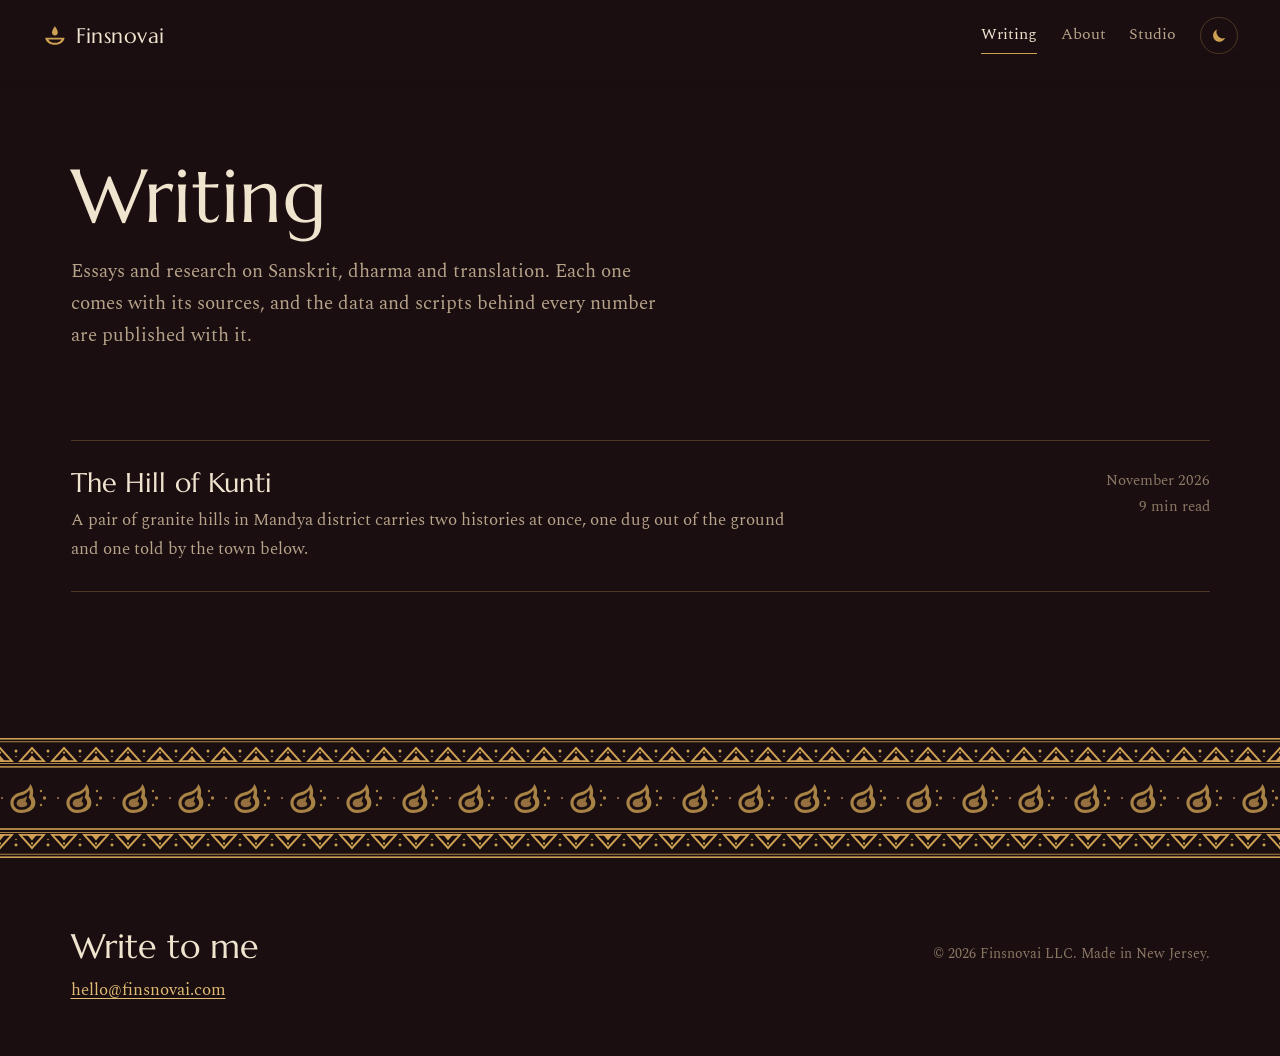
==== writing/index.html @ d2723534 "Add files via upload" ====
<!doctype html>
<html lang="en" data-theme="dark">
<head>
<meta charset="utf-8">
<meta name="viewport" content="width=device-width, initial-scale=1">
<title>Writing · Vishnu Iyengar</title>
<meta name="description" content="Essays and research by Vishnu Iyengar on Sanskrit, dharma and translation, and learning tools for Sanskrit from Finsnovai, his studio in New Jersey.">
<meta name="theme-color" content="#1A0E11">
<link rel="icon" href="../assets/favicon.svg" type="image/svg+xml">
<meta property="og:title" content="Finsnovai · Vishnu Iyengar">
<meta property="og:description" content="Essays and research on Sanskrit, dharma and translation.">
<meta property="og:type" content="website">
<meta property="og:url" content="https://finsnovai.com/">
<script>(function(){var t;try{t=localStorage.getItem("finsnovai-theme")}catch(e){}var r=document.documentElement;r.setAttribute("data-theme",t==="light"?"light":"dark");r.classList.add("js");})();</script>
<link rel="preconnect" href="https://fonts.googleapis.com">
<link rel="preconnect" href="https://fonts.gstatic.com" crossorigin>
<link href="https://fonts.googleapis.com/css2?family=Marcellus&family=Spectral:ital,wght@0,400;0,600;1,400&family=Tiro+Devanagari+Sanskrit&display=swap" rel="stylesheet">
<link rel="stylesheet" href="../assets/site.css">
</head>
<body>
<a class="skip" href="#main">Skip to content</a>

<header class="site-header">
  <div class="site-header__inner">
    <a class="brand" href="../" aria-label="Finsnovai, home">
      <svg class="brand__mark" viewBox="0 0 32 32" aria-hidden="true"><path fill="currentColor" d="M16 3c2.6 3.3 3.9 6.1 3.9 8.4 0 2.4-1.7 4.1-3.9 4.1s-3.9-1.7-3.9-4.1C12.1 9.1 13.4 6.3 16 3z"/><path fill="currentColor" d="M3 18.5h26c-.6 5.6-5.9 9.5-13 9.5S3.6 24.1 3 18.5zm4.2 2.2c1.4 2.7 4.8 4.6 8.8 4.6s7.4-1.9 8.8-4.6H7.2z" fill-rule="evenodd"/></svg>
      <span class="brand__word">Finsnovai</span>
    </a>
    <nav class="site-nav" aria-label="Main">
      <a href="./" aria-current="page">Writing</a>
      <a href="../#about">About</a>
      <a href="../#studio">Studio</a>
      <button class="theme-toggle" type="button" data-theme-toggle aria-label="Switch to light mode">
        <svg class="icon-moon" viewBox="0 0 24 24" aria-hidden="true"><path fill="currentColor" d="M20.5 14.6A8.5 8.5 0 0 1 9.4 3.5a8.5 8.5 0 1 0 11.1 11.1z"/></svg>
        <svg class="icon-sun" viewBox="0 0 24 24" aria-hidden="true"><circle cx="12" cy="12" r="4.2" fill="currentColor"/><g stroke="currentColor" stroke-width="1.8" stroke-linecap="round"><path d="M12 2v2.5M12 19.5V22M2 12h2.5M19.5 12H22M4.9 4.9l1.8 1.8M17.3 17.3l1.8 1.8M4.9 19.1l1.8-1.8M17.3 6.7l1.8-1.8"/></g></svg>
      </button>
    </nav>
  </div>
</header>

<main id="main">
  <header class="page-head">
    <div class="wrap">
      <h1 data-reveal>Writing</h1>
      <p data-reveal data-reveal-delay="120">Essays and research on Sanskrit, dharma and translation. Each one comes with its sources, and the data and scripts behind every number are published with it.</p>
    </div>
  </header>
  <section class="section" style="padding-top:3rem" aria-label="Essays">
    <div class="wrap">
      <ul class="entries" style="margin-top:0">
        <li class="entry" data-reveal>
          <a href="the-hill-of-kunti/">
            <h3>The Hill of Kunti</h3>
            <p>A pair of granite hills in Mandya district carries two histories at once, one dug out of the ground and one told by the town below.</p>
            <div class="meta"><span>November 2026</span><br><span>9 min read</span></div>
          </a>
        </li>
        <!-- Add a new <li class="entry"> above this line for each new essay, newest first. -->
      </ul>
    </div>
  </section>
</main>

<footer class="site-footer">
  <div class="pallu" data-weave aria-hidden="true">
    <span class="zari zari--temple"></span>
    <span class="zari zari--mango"></span>
    <span class="zari zari--temple is-flipped"></span>
  </div>
  <div class="wrap site-footer__inner">
    <div>
      <h2>Write to me</h2>
      <a href="mailto:hello@finsnovai.com">hello@finsnovai.com</a>
    </div>
    <small>© 2026 Finsnovai LLC. Made in New Jersey.</small>
  </div>
</footer>

<script src="../assets/site.js" defer></script>
</body>
</html>
---- assets/site.css ----
/* Finsnovai site styles
   Dark mode is the default. Light mode is set with data-theme="light" on <html>.
   The zari (gold) borders are SVG tiles used as masks, so they always take the
   theme's gold colour and keep a transparent background. */

:root,
:root[data-theme="dark"] {
  --bg: #1A0E11;          /* arakku night: deep lac-maroon, almost black */
  --bg-2: #241418;        /* raised surfaces */
  --bg-3: #2F1B20;
  --text: #EFE4CE;        /* lamp ivory */
  --muted: #B8A48A;
  --faint: #8C7864;
  --zari: #CDA053;        /* zari gold */
  --zari-strong: #E2BC72;
  --zari-faint: rgba(205, 160, 83, 0.22);
  --rule: rgba(205, 160, 83, 0.28);
  --peacock: #6FB3A9;     /* used only for focus rings */
  --glow: rgba(226, 150, 70, 0.10);
  --shadow: 0 30px 60px -30px rgba(0, 0, 0, 0.6);
  color-scheme: dark;
}

:root[data-theme="light"] {
  --bg: #F4EEDF;          /* kora silk */
  --bg-2: #EBE1CB;
  --bg-3: #E2D4B6;
  --text: #2A1614;
  --muted: #6B5243;
  --faint: #8D7563;
  --zari: #8C6420;
  --zari-strong: #6F4D12;
  --zari-faint: rgba(140, 100, 32, 0.18);
  --rule: rgba(140, 100, 32, 0.30);
  --peacock: #1F6F66;
  --glow: rgba(180, 120, 40, 0.10);
  --shadow: 0 30px 60px -34px rgba(60, 30, 10, 0.35);
  color-scheme: light;
}

:root {
  --serif: "Spectral", "Iowan Old Style", Georgia, serif;
  --display: "Marcellus", "Spectral", Georgia, serif;
  --deva: "Tiro Devanagari Sanskrit", "Noto Serif Devanagari", serif;
  --measure: 38rem;
  --wide: 72rem;
  --gutter: clamp(1rem, 4vw, 2.5rem);
  --ease: cubic-bezier(.2, .7, .2, 1);
}

*, *::before, *::after { box-sizing: border-box; }

html {
  font-size: 106.25%; /* 17px */
  -webkit-text-size-adjust: 100%;
  scroll-behavior: smooth;
}

body {
  margin: 0;
  background: var(--bg);
  color: var(--text);
  font-family: var(--serif);
  font-size: 1rem;
  line-height: 1.7;
  font-kerning: normal;
  font-variant-ligatures: common-ligatures;
  text-rendering: optimizeLegibility;
  -webkit-font-smoothing: antialiased;
  transition: background-color .4s var(--ease), color .4s var(--ease);
}

img { max-width: 100%; height: auto; display: block; }

a { color: var(--zari-strong); text-decoration-thickness: 1px; text-underline-offset: .18em; }
a:hover { color: var(--text); }
:focus-visible { outline: 2px solid var(--peacock); outline-offset: 3px; border-radius: 4px; }

.skip { position: absolute; left: -999px; top: 0; }
.skip:focus { left: 1rem; top: 1rem; z-index: 100; background: var(--bg-2); padding: .5rem 1rem; }

::selection { background: var(--zari); color: var(--bg); }

/* ---------- Zari ornaments ---------- */

.zari {
  display: block;
  width: 100%;
  background-color: var(--zari);
  -webkit-mask-repeat: repeat-x;
          mask-repeat: repeat-x;
  -webkit-mask-position: center;
          mask-position: center;
}
.zari--temple {
  height: 30px;
  -webkit-mask-image: url("ornaments/temple-border.svg");
          mask-image: url("ornaments/temple-border.svg");
  -webkit-mask-size: 32px 30px;
          mask-size: 32px 30px;
}
.zari--temple.is-flipped { transform: scaleY(-1); }
.zari--mango {
  height: 40px;
  -webkit-mask-image: url("ornaments/mango-border.svg");
          mask-image: url("ornaments/mango-border.svg");
  -webkit-mask-size: 56px 40px;
          mask-size: 56px 40px;
}
.zari--line { height: 1px; background: var(--rule); -webkit-mask: none; mask: none; }

/* The full saree border: double line, temple row, mango row, inverted temple row. */
.pallu {
  display: grid;
  gap: 10px;
  padding: 18px 0;
  color: var(--zari);
}
.pallu .zari--mango { opacity: .8; }

.lotus {
  width: 240px;
  height: 36px;
  margin: 3.5rem auto;
  background-color: var(--zari);
  -webkit-mask: url("ornaments/lotus-divider.svg") center / contain no-repeat;
          mask: url("ornaments/lotus-divider.svg") center / contain no-repeat;
  opacity: .9;
}

/* ---------- Header ---------- */

.site-header {
  position: fixed;
  inset: 0 0 auto 0;
  z-index: 50;
  padding: 1rem var(--gutter) 2.2rem;
  /* The header fades into the page instead of ending on a hard edge. */
  background: linear-gradient(to bottom, var(--bg) 0%, var(--bg) 45%, transparent 100%);
  pointer-events: none;
}
.site-header__inner {
  max-width: var(--wide);
  margin: 0 auto;
  display: flex;
  align-items: center;
  gap: 1.5rem;
  pointer-events: auto;
}
.brand {
  display: inline-flex;
  align-items: baseline;
  gap: .55rem;
  color: var(--text);
  text-decoration: none;
  font-family: var(--display);
  font-size: 1.25rem;
  letter-spacing: .02em;
}
.brand__mark {
  width: 1.4rem;
  height: 1.4rem;
  align-self: center;
  color: var(--zari);
}
.site-nav { margin-left: auto; display: flex; align-items: center; gap: 1.4rem; }
.site-nav a {
  color: var(--muted);
  text-decoration: none;
  font-size: .95rem;
  padding: .25rem 0;
  border-bottom: 1px solid transparent;
  transition: color .2s, border-color .2s;
}
.site-nav a:hover, .site-nav a[aria-current="page"] { color: var(--text); border-bottom-color: var(--zari); }

.theme-toggle {
  width: 2.2rem;
  height: 2.2rem;
  display: inline-grid;
  place-items: center;
  border-radius: 50%;
  border: 1px solid var(--rule);
  background: transparent;
  color: var(--zari);
  cursor: pointer;
  transition: border-color .2s, background-color .2s;
}
.theme-toggle:hover { border-color: var(--zari); background: var(--zari-faint); }
.theme-toggle svg { width: 1.05rem; height: 1.05rem; }
.theme-toggle .icon-sun { display: none; }
:root[data-theme="light"] .theme-toggle .icon-sun { display: block; }
:root[data-theme="light"] .theme-toggle .icon-moon { display: none; }

@media (max-width: 560px) {
  .site-nav { gap: 1rem; }
  .site-nav a { font-size: .9rem; }
  .brand__word { display: none; }
}

/* ---------- Layout ---------- */

main { display: block; }
.wrap { max-width: var(--wide); margin: 0 auto; padding: 0 var(--gutter); }
.measure { max-width: var(--measure); }

h1, h2, h3 {
  font-family: var(--display);
  font-weight: 400;
  line-height: 1.15;
  letter-spacing: .005em;
  margin: 0;
  text-wrap: balance;
}
h2 { font-size: clamp(1.7rem, 3.4vw, 2.3rem); }
h3 { font-size: 1.35rem; }
p { margin: 0 0 1.1em; }

.section { padding: clamp(4.5rem, 10vw, 7.5rem) 0; }
.section__head { display: flex; align-items: baseline; justify-content: space-between; gap: 1rem; margin-bottom: 2.4rem; }
.section__head p { color: var(--muted); margin: 0; }

/* ---------- Hero ---------- */

.hero {
  position: relative;
  min-height: 100svh;
  display: grid;
  align-content: end;
  padding: 6.5rem 0 0;
  overflow: hidden;
}
.hero::before {
  /* A soft lamp glow behind the headline. */
  content: "";
  position: absolute;
  inset: -20% -10% auto auto;
  width: 70vmax;
  height: 70vmax;
  background: radial-gradient(closest-side, var(--glow), transparent 70%);
  pointer-events: none;
}
.hero__inner { position: relative; width: 100%; padding-bottom: clamp(2.5rem, 6vh, 4rem); will-change: opacity, transform; }
.hero__sloka {
  font-family: var(--deva);
  color: var(--zari);
  font-size: clamp(1.25rem, 2.4vw, 1.6rem);
  margin: 0 0 .3rem;
}
.hero__gloss { color: var(--faint); font-size: .92rem; font-style: italic; margin: 0 0 1.8rem; }
.hero h1 {
  font-size: clamp(2.5rem, 6.2vw, 4.9rem);
  line-height: 1.05;
  max-width: 16ch;
  letter-spacing: -.005em;
}
.hero__lede {
  max-width: 34rem;
  margin: 1.5rem 0 2rem;
  font-size: clamp(1.05rem, 1.6vw, 1.2rem);
  color: var(--muted);
}
.actions { display: flex; flex-wrap: wrap; gap: .8rem 1.4rem; align-items: center; }
.btn {
  display: inline-flex;
  align-items: center;
  gap: .6rem;
  padding: .8rem 1.4rem;
  border-radius: 999px;
  background: var(--zari);
  color: var(--bg);
  font-weight: 600;
  text-decoration: none;
  transition: background-color .2s, transform .2s;
}
.btn:hover { background: var(--zari-strong); color: var(--bg); }
.btn:active { transform: translateY(1px); }
.link-quiet { color: var(--text); text-decoration: none; border-bottom: 1px solid var(--rule); padding-bottom: .1rem; }
.link-quiet:hover { border-bottom-color: var(--zari); }

/* The saree border weaves itself in once, from the centre outward. */
.js .pallu[data-weave] .zari { clip-path: inset(0 50% 0 50%); transition: clip-path 1.6s var(--ease); }
.js .pallu[data-weave] .zari:nth-child(2) { transition-delay: .12s; }
.js .pallu[data-weave] .zari:nth-child(3) { transition-delay: .24s; }
.js .pallu[data-weave].is-in .zari { clip-path: inset(0 0 0 0); }

/* ---------- Reveal on scroll ---------- */

.js [data-reveal] {
  opacity: 0;
  filter: blur(8px);
  transform: translateY(14px);
  transition: opacity 1.1s var(--ease), filter 1.1s var(--ease), transform 1.1s var(--ease);
}
.js [data-reveal].is-in { opacity: 1; filter: blur(0); transform: none; }

@media (prefers-reduced-motion: reduce) {
  html { scroll-behavior: auto; }
  .js [data-reveal] { opacity: 1; filter: none; transform: none; transition: none; }
  .js .pallu[data-weave] .zari { clip-path: none; transition: none; }
  .hero__inner { transform: none !important; opacity: 1 !important; }
}

/* ---------- Writing list ---------- */

.feature {
  display: grid;
  grid-template-columns: minmax(0, 1.15fr) minmax(0, 1fr);
  gap: clamp(1.5rem, 4vw, 3.5rem);
  align-items: center;
  text-decoration: none;
  color: inherit;
}
.feature__media {
  position: relative;
  border-radius: 6px;
  overflow: hidden;
  box-shadow: var(--shadow);
}
.feature__media img { aspect-ratio: 4 / 3; object-fit: cover; width: 100%; transition: transform 1.2s var(--ease); }
.feature:hover .feature__media img { transform: scale(1.03); }
.feature__media::after {
  content: "";
  position: absolute;
  inset: 10px;
  border: 1px solid rgba(239, 228, 206, .35);
  border-radius: 3px;
  pointer-events: none;
}
.feature h3 { font-size: clamp(1.8rem, 3.6vw, 2.6rem); line-height: 1.1; margin: .6rem 0 1rem; }
.feature p { color: var(--muted); }
.feature:hover h3 { color: var(--zari-strong); }

.meta { color: var(--faint); font-size: .9rem; display: flex; flex-wrap: wrap; gap: .3rem 1.1rem; }

.entries { list-style: none; margin: 3.5rem 0 0; padding: 0; border-top: 1px solid var(--rule); }
.entry a {
  display: grid;
  grid-template-columns: minmax(0, 1fr) auto;
  gap: .4rem 2rem;
  padding: 1.6rem 0;
  border-bottom: 1px solid var(--rule);
  color: inherit;
  text-decoration: none;
}
.entry h3 { font-size: clamp(1.3rem, 2.4vw, 1.6rem); transition: color .2s; }
.entry p { grid-column: 1; margin: 0; color: var(--muted); max-width: 42rem; }
.entry .meta { grid-column: 2; grid-row: 1 / span 2; align-self: start; text-align: right; display: block; white-space: nowrap; }
.entry a:hover h3 { color: var(--zari-strong); }
.entry--soon a { pointer-events: none; }
.entry--soon h3 { color: var(--muted); }

@media (max-width: 760px) {
  .feature { grid-template-columns: 1fr; }
  .entry a { grid-template-columns: 1fr; }
  .entry .meta { grid-column: 1; grid-row: auto; text-align: left; }
}

/* ---------- About ---------- */

.about {
  display: grid;
  grid-template-columns: minmax(0, 20rem) minmax(0, 1fr);
  gap: clamp(2rem, 6vw, 5rem);
  align-items: start;
}
.portrait {
  position: relative;
  padding: 14px;
  border: 1px solid var(--rule);
  border-radius: 4px;
}
.portrait__frame {
  aspect-ratio: 4 / 5;
  border-radius: 2px;
  overflow: hidden;
  background: var(--bg-2);
  display: grid;
  place-items: center;
  color: var(--faint);
  font-size: .9rem;
  text-align: center;
}
.portrait__frame img { width: 100%; height: 100%; object-fit: cover; }
.portrait .zari--temple { position: absolute; left: 0; right: 0; height: 15px; -webkit-mask-size: 16px 15px; mask-size: 16px 15px; }
.portrait .zari--temple.top { top: -8px; }
.portrait .zari--temple.bottom { bottom: -8px; transform: scaleY(-1); }
.about__body { font-size: 1.08rem; }
.about__body h2 { margin-bottom: 1.6rem; }
.about__body p:first-of-type::first-letter {
  font-family: var(--display);
  float: left;
  font-size: 3.6em;
  line-height: .85;
  padding: .08em .12em 0 0;
  color: var(--zari);
}
.facts { list-style: none; padding: 0; margin: 2rem 0 0; display: grid; gap: .7rem; color: var(--muted); }
.facts li { padding-left: 1.4rem; position: relative; }
.facts li::before { content: ""; position: absolute; left: 0; top: .72em; width: .5rem; height: .5rem; transform: rotate(45deg); background: var(--zari); opacity: .8; }

@media (max-width: 760px) {
  .about { grid-template-columns: 1fr; }
  .portrait { max-width: 18rem; }
}

/* ---------- Studio ---------- */

.studio {
  display: grid;
  grid-template-columns: minmax(0, 1fr) minmax(0, 1fr);
  gap: clamp(2rem, 5vw, 4rem);
  align-items: center;
}
.studio p { color: var(--muted); }
.declension {
  border: 1px solid var(--rule);
  border-radius: 6px;
  padding: 1.4rem 1.6rem;
  background: var(--bg-2);
}
.declension table { width: 100%; border-collapse: collapse; font-family: var(--deva); font-size: 1.15rem; }
.declension th { font-family: var(--serif); font-weight: 400; color: var(--faint); font-size: .85rem; text-align: left; padding: 0 0 .6rem; }
.declension td { padding: .45rem 0; border-top: 1px solid var(--rule); }
.declension td:first-child { color: var(--muted); font-size: 1rem; }
.declension caption { caption-side: bottom; text-align: left; color: var(--zari); font-family: var(--deva); padding-top: .8rem; }

@media (max-width: 760px) { .studio { grid-template-columns: 1fr; } }

/* ---------- Footer ---------- */

.site-footer { padding: 0 0 3rem; color: var(--muted); }
.site-footer .pallu { margin-bottom: 3rem; }
.site-footer__inner { display: flex; flex-wrap: wrap; gap: 1rem 2rem; justify-content: space-between; align-items: baseline; }
.site-footer h2 { font-size: clamp(1.5rem, 3vw, 2rem); color: var(--text); margin-bottom: .6rem; }
.site-footer small { color: var(--faint); font-size: .85rem; }

/* ---------- Article ---------- */

.progress {
  position: fixed;
  inset: 0 0 auto 0;
  height: 2px;
  z-index: 60;
  background: var(--zari);
  transform-origin: 0 50%;
  transform: scaleX(0);
}

.article-head { padding: 9rem 0 2.5rem; }
.article-head .wrap { max-width: 50rem; }
.crumb { color: var(--faint); font-size: .92rem; text-decoration: none; display: inline-block; margin-bottom: 2rem; }
.crumb:hover { color: var(--zari-strong); }
.article-head h1 { font-size: clamp(2.5rem, 6.4vw, 4.6rem); line-height: 1.04; }
.dek { font-size: clamp(1.15rem, 2vw, 1.35rem); color: var(--muted); margin: 1.4rem 0 1.8rem; max-width: 38rem; font-style: italic; }
.byline { display: flex; flex-wrap: wrap; gap: .3rem 1.2rem; color: var(--faint); font-size: .92rem; }
.byline strong { color: var(--text); font-weight: 600; }

.hero-figure { max-width: 64rem; margin: 0 auto 1rem; padding: 0 var(--gutter); }
.hero-figure img { border-radius: 6px; width: 100%; aspect-ratio: 16 / 9; object-fit: cover; box-shadow: var(--shadow); }
.hero-figure figcaption { max-width: var(--measure); }

.prose { max-width: var(--measure); margin: 0 auto; padding: 0 var(--gutter); font-size: 1.12rem; line-height: 1.78; }
.prose > p:first-of-type::first-letter {
  font-family: var(--display);
  float: left;
  font-size: 3.7em;
  line-height: .82;
  padding: .1em .12em 0 0;
  color: var(--zari);
}
.prose h2 { font-size: clamp(1.55rem, 3vw, 1.95rem); margin: 3.2rem 0 1.1rem; }
.prose em { font-style: italic; }
.prose blockquote { margin: 2rem 0; padding-left: 1.4rem; border-left: 2px solid var(--zari); color: var(--muted); font-style: italic; }

.prose figure, .figure { margin: 2.6rem 0; }
.prose figure.wide { margin-left: calc(50% - min(32rem, 50vw - var(--gutter))); margin-right: calc(50% - min(32rem, 50vw - var(--gutter))); }
.prose figure img { width: 100%; border-radius: 4px; }
.prose figure.diagram img { background: #F4EEDF; padding: 1rem; }
figcaption { margin-top: .8rem; font-size: .95rem; color: var(--muted); line-height: 1.55; }
figcaption .credit { display: block; margin-top: .25rem; font-size: .8rem; color: var(--faint); }

.endmatter { max-width: var(--measure); margin: 0 auto; padding: 0 var(--gutter); font-size: .95rem; }
.endmatter h2 { font-size: 1.4rem; margin: 0 0 1.2rem; }
.endmatter ol, .endmatter ul { padding: 0; margin: 0 0 3rem; list-style: none; }
.endmatter li { padding-left: 1.6rem; text-indent: -1.6rem; margin-bottom: .8rem; color: var(--muted); overflow-wrap: anywhere; }
.endmatter li em { color: var(--text); }

.next {
  max-width: var(--measure);
  margin: 2rem auto 0;
  padding: 0 var(--gutter);
}
.next a { display: block; padding: 1.6rem 0; border-top: 1px solid var(--rule); border-bottom: 1px solid var(--rule); text-decoration: none; color: var(--text); }
.next span { display: block; color: var(--faint); font-size: .9rem; }
.next strong { font-family: var(--display); font-weight: 400; font-size: 1.5rem; }
.next a:hover strong { color: var(--zari-strong); }

/* Writing index page */
.page-head { padding: 9rem 0 1rem; }
.page-head h1 { font-size: clamp(2.6rem, 6vw, 4.4rem); }
.page-head p { color: var(--muted); max-width: 36rem; margin-top: 1rem; font-size: 1.1rem; }
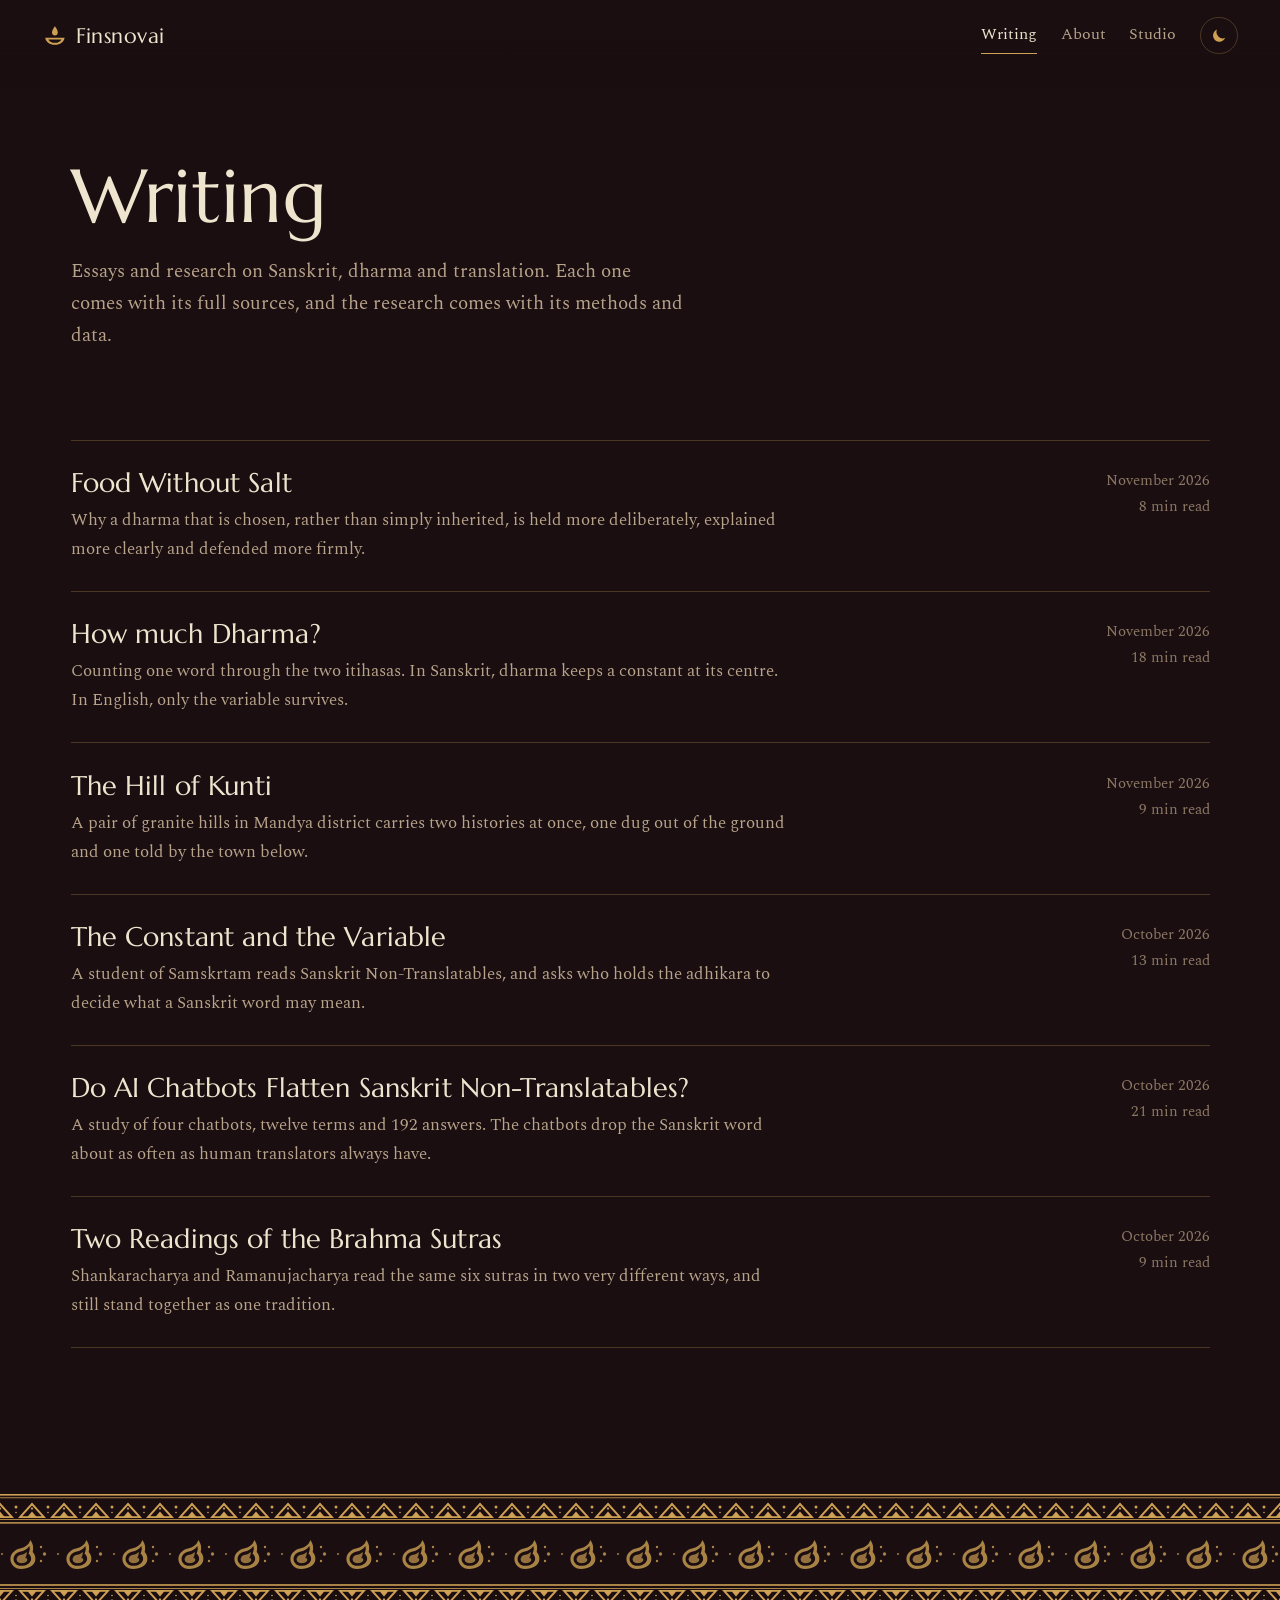
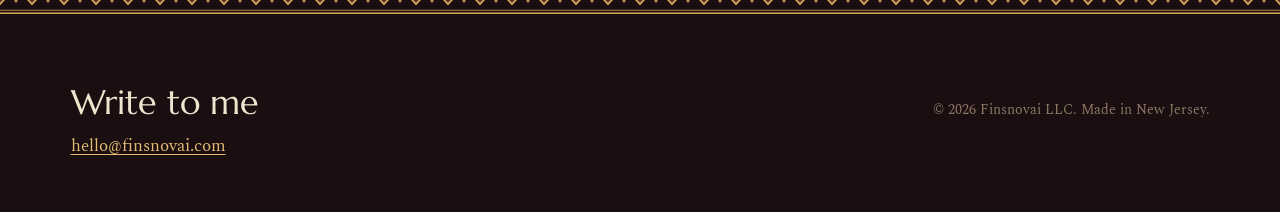
==== commit acedf614: "Add files via upload" ====
--- a/writing/index.html
+++ b/writing/index.html
@@ -42,17 +42,52 @@
   <header class="page-head">
     <div class="wrap">
       <h1 data-reveal>Writing</h1>
-      <p data-reveal data-reveal-delay="120">Essays and research on Sanskrit, dharma and translation. Each one comes with its sources, and the data and scripts behind every number are published with it.</p>
+      <p data-reveal data-reveal-delay="120">Essays and research on Sanskrit, dharma and translation. Each one comes with its full sources, and the research comes with its methods and data.</p>
     </div>
   </header>
   <section class="section" style="padding-top:3rem" aria-label="Essays">
     <div class="wrap">
       <ul class="entries" style="margin-top:0">
         <li class="entry" data-reveal>
+          <a href="food-without-salt/">
+            <h3>Food Without Salt</h3>
+            <p>Why a dharma that is chosen, rather than simply inherited, is held more deliberately, explained more clearly and defended more firmly.</p>
+            <div class="meta"><span>November 2026</span><br><span>8 min read</span></div>
+          </a>
+        </li>
+        <li class="entry" data-reveal>
+          <a href="how-much-dharma/">
+            <h3>How much Dharma?</h3>
+            <p>Counting one word through the two itihasas. In Sanskrit, dharma keeps a constant at its centre. In English, only the variable survives.</p>
+            <div class="meta"><span>November 2026</span><br><span>18 min read</span></div>
+          </a>
+        </li>
+        <li class="entry" data-reveal>
           <a href="the-hill-of-kunti/">
             <h3>The Hill of Kunti</h3>
             <p>A pair of granite hills in Mandya district carries two histories at once, one dug out of the ground and one told by the town below.</p>
             <div class="meta"><span>November 2026</span><br><span>9 min read</span></div>
+          </a>
+        </li>
+        <li class="entry" data-reveal>
+          <a href="the-constant-and-the-variable/">
+            <h3>The Constant and the Variable</h3>
+            <p>A student of Samskrtam reads Sanskrit Non-Translatables, and asks who holds the adhikara to decide what a Sanskrit word may mean.</p>
+            <div class="meta"><span>October 2026</span><br><span>13 min read</span></div>
+          </a>
+        </li>
+        <li class="entry" data-reveal>
+          <a href="do-ai-chatbots-flatten-sanskrit/">
+            <h3>Do AI Chatbots Flatten Sanskrit Non-Translatables?</h3>
+            <p>A study of four chatbots, twelve terms and 192 answers. The chatbots drop the Sanskrit word about as often as human translators always have.</p>
+            <div class="meta"><span>October 2026</span><br><span>21 min read</span></div>
+          </a>
+        </li>
+        <li class="entry" data-reveal>
+          <a href="two-readings-of-the-brahma-sutras/">
+            <h3>Two Readings of the Brahma Sutras</h3>
+            <p>Shankaracharya and Ramanujacharya read the same six sutras in two very different ways, and still stand together as one tradition.</p>
+            <div class="meta"><span>October 2026</span><br><span>9 min read</span></div>
           </a>
         </li>
         <!-- Add a new <li class="entry"> above this line for each new essay, newest first. -->
--- a/assets/site.css
+++ b/assets/site.css
@@ -500,3 +500,50 @@
 .page-head { padding: 9rem 0 1rem; }
 .page-head h1 { font-size: clamp(2.6rem, 6vw, 4.4rem); }
 .page-head p { color: var(--muted); max-width: 36rem; margin-top: 1rem; font-size: 1.1rem; }
+
+/* Longer essays and research reports: subheads, lists, tables, code and charts */
+.prose h3 { font-size: clamp(1.2rem, 2.2vw, 1.4rem); margin: 2.4rem 0 .8rem; color: var(--zari-strong); }
+.prose ol, .prose ul { padding-left: 1.4rem; margin: 1.4rem 0; }
+.prose li { margin-bottom: .7rem; padding-left: .3rem; }
+.prose li::marker { color: var(--zari); font-family: var(--display); }
+.prose strong { font-weight: 600; }
+.prose code { font-size: .88em; overflow-wrap: anywhere; }
+.prose pre {
+  margin: 1.6rem 0;
+  padding: 1.1rem 1.3rem;
+  background: var(--bg-2);
+  border-left: 2px solid var(--zari);
+  border-radius: 4px;
+  overflow-x: auto;
+  font-size: .95rem;
+  line-height: 1.7;
+  white-space: pre-wrap;
+}
+.prose pre code { font-family: var(--deva), var(--serif); font-size: 1em; }
+
+.table-wrap { margin: 2rem 0; overflow-x: auto; -webkit-overflow-scrolling: touch; border-top: 1px solid var(--rule); border-bottom: 1px solid var(--rule); }
+.table-wrap table { width: 100%; border-collapse: collapse; font-size: .9rem; line-height: 1.5; }
+.table-wrap th, .table-wrap td { padding: .6rem .75rem; text-align: left; vertical-align: top; border-bottom: 1px solid var(--zari-faint); }
+.table-wrap thead th { font-weight: 600; color: var(--zari-strong); border-bottom: 1px solid var(--rule); }
+.table-wrap tbody tr:last-child td { border-bottom: 0; }
+.table-wrap td:first-child { white-space: nowrap; }
+@media (min-width: 60rem) {
+  .prose .table-wrap.is-wide { margin-left: calc(50% - min(32rem, 50vw - var(--gutter))); margin-right: calc(50% - min(32rem, 50vw - var(--gutter))); }
+}
+
+/* Charts sit on a silk-coloured panel in both themes, so they read the same in dark mode. */
+.prose figure.chart .chart__panel { background: #F4EEDF; padding: 1rem; border-radius: 4px; }
+.prose figure.chart img { mix-blend-mode: multiply; border-radius: 0; }
+@media (min-width: 60rem) {
+  .prose figure.chart { margin-left: -3rem; margin-right: -3rem; }
+}
+
+/* Reports open plainly, without the drop cap. */
+.prose--plain > p:first-of-type::first-letter { all: unset; }
+.prose .report-meta { font-size: .95rem; color: var(--muted); margin: 0 0 .4rem; }
+.prose .report-meta strong { color: var(--text); }
+.prose .callout { margin: 2.4rem 0; padding: 1.2rem 1.4rem; border: 1px solid var(--rule); border-radius: 6px; background: var(--bg-2); font-size: 1rem; }
+.prose .callout p { margin: 0; }
+
+.sr-only { position: absolute; width: 1px; height: 1px; padding: 0; margin: -1px; overflow: hidden; clip: rect(0 0 0 0); white-space: nowrap; border: 0; }
+
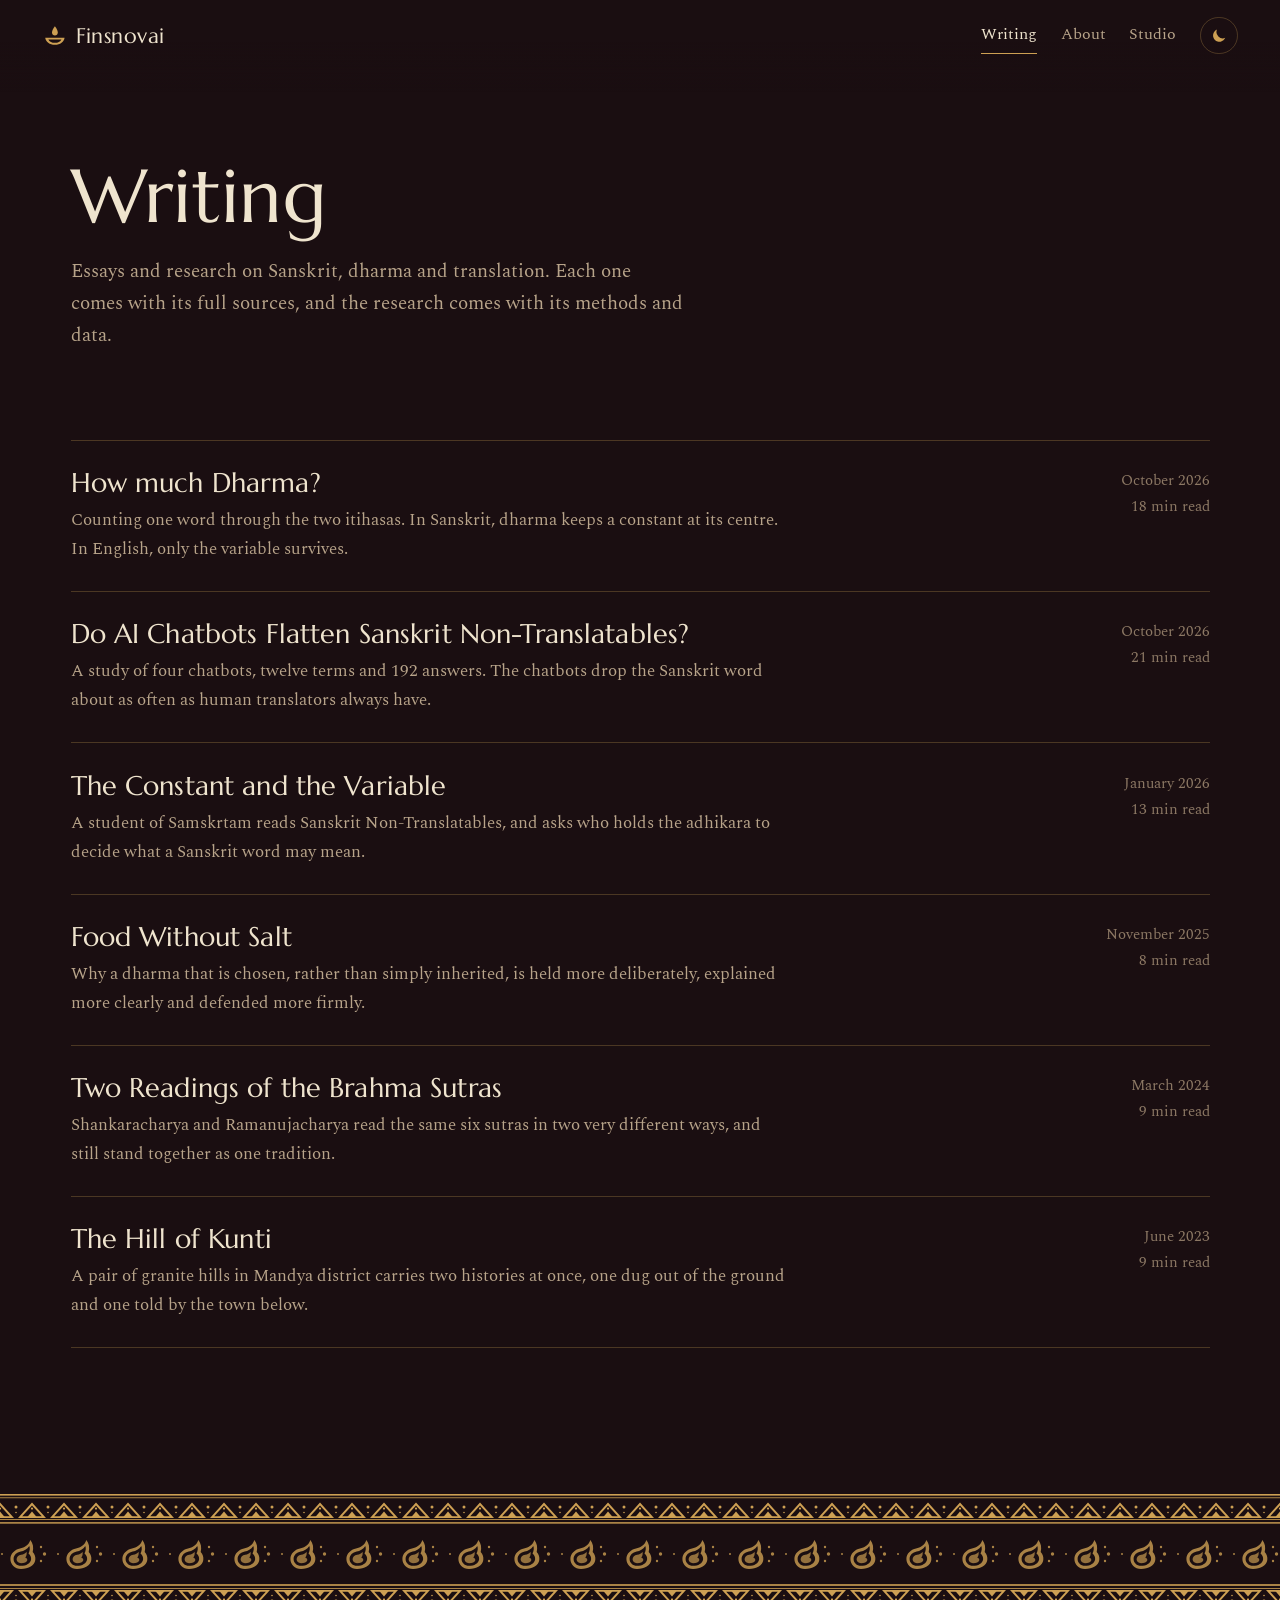
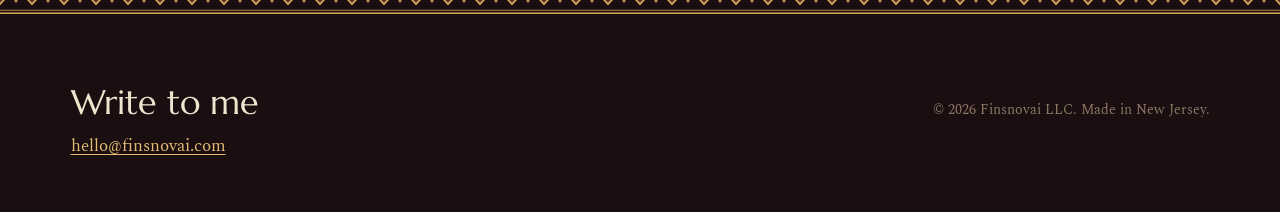
==== commit 3e67da05: "Add files via upload" ====
--- a/writing/index.html
+++ b/writing/index.html
@@ -49,31 +49,10 @@
     <div class="wrap">
       <ul class="entries" style="margin-top:0">
         <li class="entry" data-reveal>
-          <a href="food-without-salt/">
-            <h3>Food Without Salt</h3>
-            <p>Why a dharma that is chosen, rather than simply inherited, is held more deliberately, explained more clearly and defended more firmly.</p>
-            <div class="meta"><span>November 2026</span><br><span>8 min read</span></div>
-          </a>
-        </li>
-        <li class="entry" data-reveal>
           <a href="how-much-dharma/">
             <h3>How much Dharma?</h3>
             <p>Counting one word through the two itihasas. In Sanskrit, dharma keeps a constant at its centre. In English, only the variable survives.</p>
-            <div class="meta"><span>November 2026</span><br><span>18 min read</span></div>
-          </a>
-        </li>
-        <li class="entry" data-reveal>
-          <a href="the-hill-of-kunti/">
-            <h3>The Hill of Kunti</h3>
-            <p>A pair of granite hills in Mandya district carries two histories at once, one dug out of the ground and one told by the town below.</p>
-            <div class="meta"><span>November 2026</span><br><span>9 min read</span></div>
-          </a>
-        </li>
-        <li class="entry" data-reveal>
-          <a href="the-constant-and-the-variable/">
-            <h3>The Constant and the Variable</h3>
-            <p>A student of Samskrtam reads Sanskrit Non-Translatables, and asks who holds the adhikara to decide what a Sanskrit word may mean.</p>
-            <div class="meta"><span>October 2026</span><br><span>13 min read</span></div>
+            <div class="meta"><span>October 2026</span><br><span>18 min read</span></div>
           </a>
         </li>
         <li class="entry" data-reveal>
@@ -84,10 +63,31 @@
           </a>
         </li>
         <li class="entry" data-reveal>
+          <a href="the-constant-and-the-variable/">
+            <h3>The Constant and the Variable</h3>
+            <p>A student of Samskrtam reads Sanskrit Non-Translatables, and asks who holds the adhikara to decide what a Sanskrit word may mean.</p>
+            <div class="meta"><span>January 2026</span><br><span>13 min read</span></div>
+          </a>
+        </li>
+        <li class="entry" data-reveal>
+          <a href="food-without-salt/">
+            <h3>Food Without Salt</h3>
+            <p>Why a dharma that is chosen, rather than simply inherited, is held more deliberately, explained more clearly and defended more firmly.</p>
+            <div class="meta"><span>November 2025</span><br><span>8 min read</span></div>
+          </a>
+        </li>
+        <li class="entry" data-reveal>
           <a href="two-readings-of-the-brahma-sutras/">
             <h3>Two Readings of the Brahma Sutras</h3>
             <p>Shankaracharya and Ramanujacharya read the same six sutras in two very different ways, and still stand together as one tradition.</p>
-            <div class="meta"><span>October 2026</span><br><span>9 min read</span></div>
+            <div class="meta"><span>March 2024</span><br><span>9 min read</span></div>
+          </a>
+        </li>
+        <li class="entry" data-reveal>
+          <a href="the-hill-of-kunti/">
+            <h3>The Hill of Kunti</h3>
+            <p>A pair of granite hills in Mandya district carries two histories at once, one dug out of the ground and one told by the town below.</p>
+            <div class="meta"><span>June 2023</span><br><span>9 min read</span></div>
           </a>
         </li>
         <!-- Add a new <li class="entry"> above this line for each new essay, newest first. -->
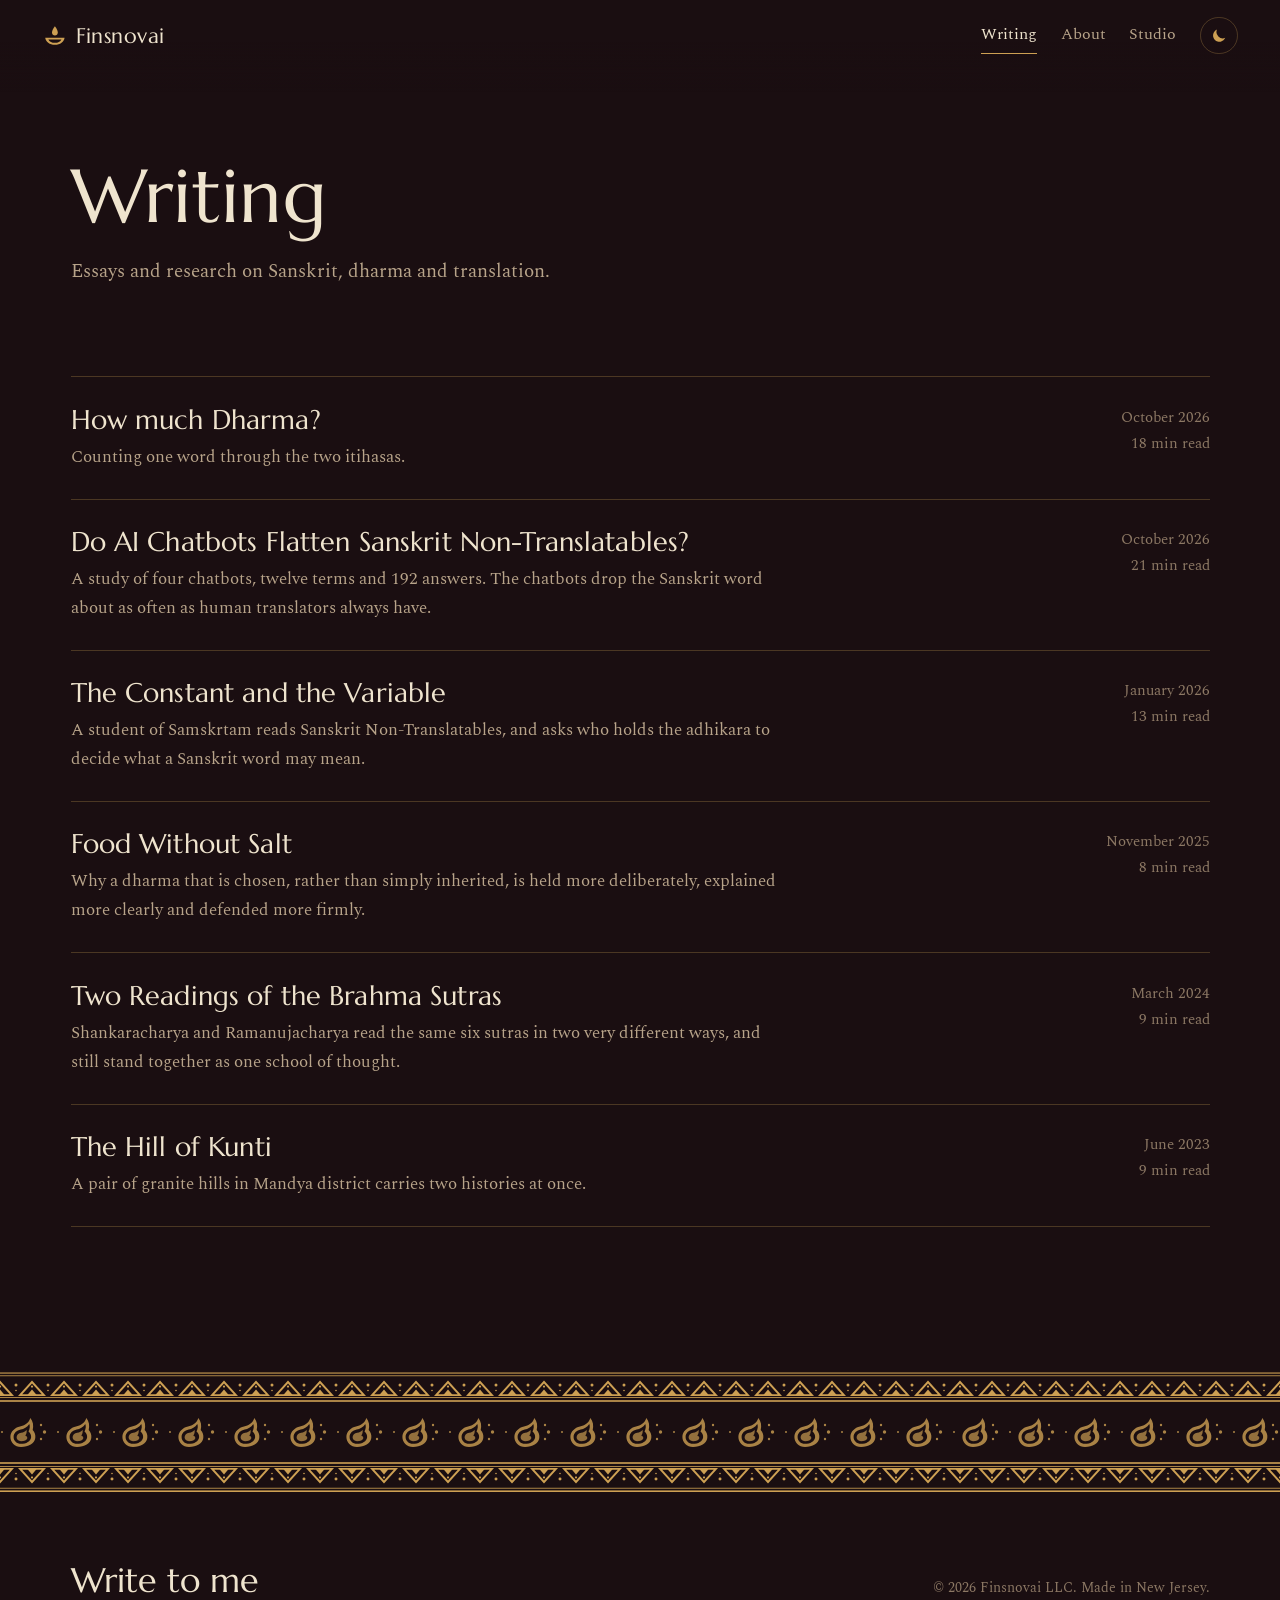
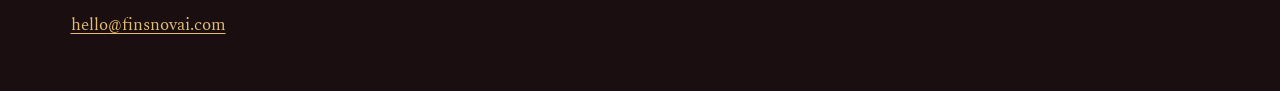
==== commit f8cd8038: "Update index.html" ====
--- a/writing/index.html
+++ b/writing/index.html
@@ -42,7 +42,7 @@
   <header class="page-head">
     <div class="wrap">
       <h1 data-reveal>Writing</h1>
-      <p data-reveal data-reveal-delay="120">Essays and research on Sanskrit, dharma and translation. Each one comes with its full sources, and the research comes with its methods and data.</p>
+      <p data-reveal data-reveal-delay="120">Essays and research on Sanskrit, dharma and translation.</p>
     </div>
   </header>
   <section class="section" style="padding-top:3rem" aria-label="Essays">
@@ -51,7 +51,7 @@
         <li class="entry" data-reveal>
           <a href="how-much-dharma/">
             <h3>How much Dharma?</h3>
-            <p>Counting one word through the two itihasas. In Sanskrit, dharma keeps a constant at its centre. In English, only the variable survives.</p>
+            <p>Counting one word through the two itihasas.</p>
             <div class="meta"><span>October 2026</span><br><span>18 min read</span></div>
           </a>
         </li>
@@ -79,14 +79,14 @@
         <li class="entry" data-reveal>
           <a href="two-readings-of-the-brahma-sutras/">
             <h3>Two Readings of the Brahma Sutras</h3>
-            <p>Shankaracharya and Ramanujacharya read the same six sutras in two very different ways, and still stand together as one tradition.</p>
+            <p>Shankaracharya and Ramanujacharya read the same six sutras in two very different ways, and still stand together as one school of thought.</p>
             <div class="meta"><span>March 2024</span><br><span>9 min read</span></div>
           </a>
         </li>
         <li class="entry" data-reveal>
           <a href="the-hill-of-kunti/">
             <h3>The Hill of Kunti</h3>
-            <p>A pair of granite hills in Mandya district carries two histories at once, one dug out of the ground and one told by the town below.</p>
+            <p>A pair of granite hills in Mandya district carries two histories at once.</p>
             <div class="meta"><span>June 2023</span><br><span>9 min read</span></div>
           </a>
         </li>
